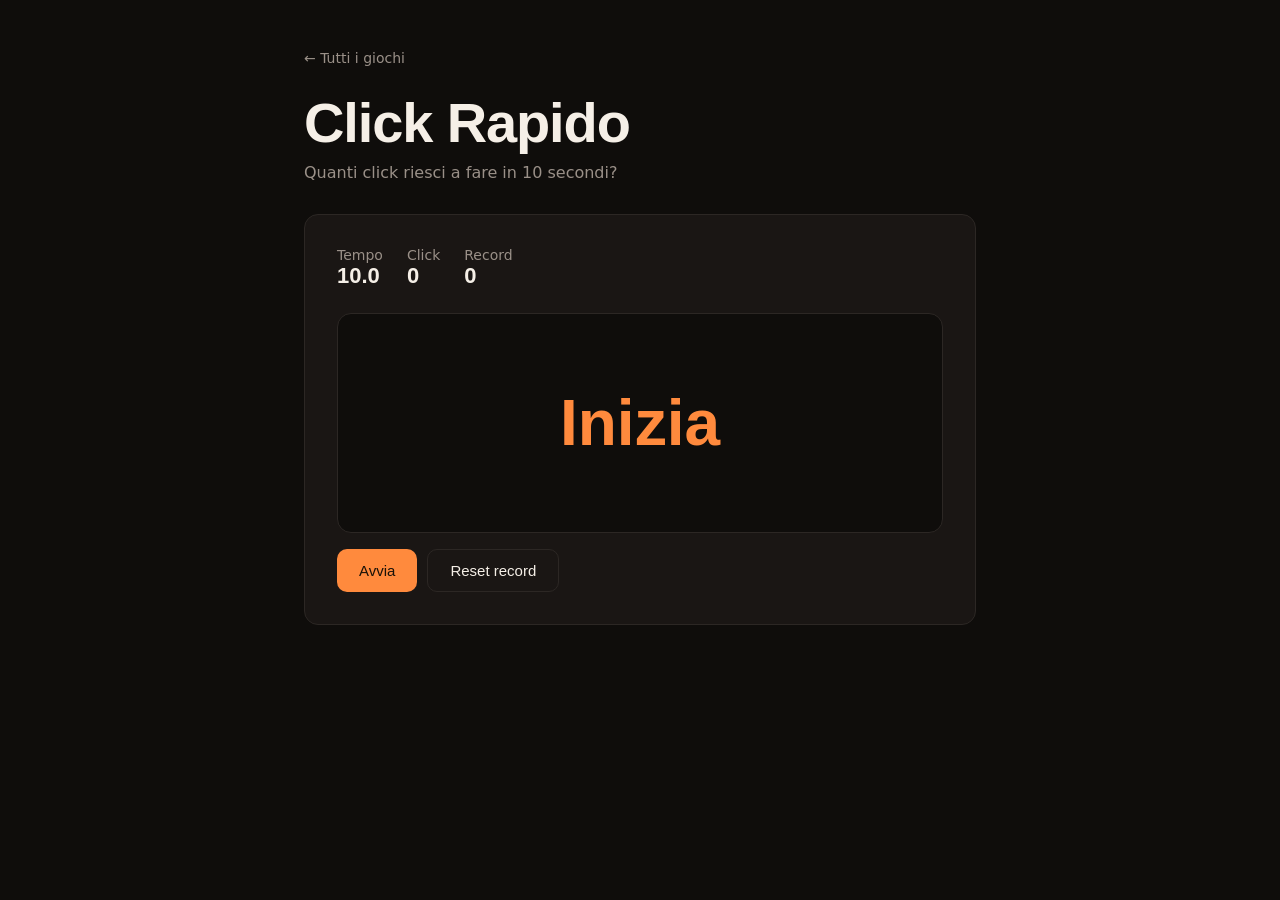
==== games/clicker.html @ 9653209f "feat: initial site with three mini games" ====
<!doctype html>
<html lang="it">
<head>
  <meta charset="utf-8" />
  <meta name="viewport" content="width=device-width, initial-scale=1" />
  <title>Click Rapido — Gheigheims Italia</title>
  <link href="https://api.fontshare.com/v2/css?f[]=satoshi@400,500,700&f[]=clash-display@500,600,700&display=swap" rel="stylesheet" />
  <link rel="stylesheet" href="/styles.css" />
</head>
<body>
  <div class="game">
    <a class="back" href="/">← Tutti i giochi</a>
    <h1>Click Rapido</h1>
    <p class="lede">Quanti click riesci a fare in 10 secondi?</p>

    <div class="panel">
      <div class="score">
        <div>Tempo <b id="time">10.0</b></div>
        <div>Click <b id="count">0</b></div>
        <div>Record <b id="best">0</b></div>
      </div>

      <div class="clicker-area" id="area">Inizia</div>

      <div class="btn-row">
        <button class="btn" id="start">Avvia</button>
        <button class="btn secondary" id="reset">Reset record</button>
      </div>

      <div id="result" class="result empty"></div>
    </div>
  </div>

  <script>
    const area = document.getElementById("area");
    const timeEl = document.getElementById("time");
    const countEl = document.getElementById("count");
    const bestEl = document.getElementById("best");
    const result = document.getElementById("result");
    const startBtn = document.getElementById("start");

    const DURATION_MS = 10000;
    const BEST_KEY = "clicker.best";

    let running = false;
    let count = 0;
    let endsAt = 0;
    let raf = 0;
    let best = parseInt(localStorage.getItem(BEST_KEY) || "0", 10);
    bestEl.textContent = best;

    function tick() {
      const remaining = Math.max(0, endsAt - performance.now());
      timeEl.textContent = (remaining / 1000).toFixed(1);
      if (remaining <= 0) {
        finish();
        return;
      }
      raf = requestAnimationFrame(tick);
    }

    function start() {
      if (running) return;
      running = true;
      count = 0;
      countEl.textContent = "0";
      area.textContent = "CLICCA";
      area.classList.remove("locked");
      result.textContent = "";
      result.classList.add("empty");
      endsAt = performance.now() + DURATION_MS;
      timeEl.textContent = (DURATION_MS / 1000).toFixed(1);
      raf = requestAnimationFrame(tick);
    }

    function finish() {
      running = false;
      cancelAnimationFrame(raf);
      timeEl.textContent = "0.0";
      area.textContent = "Tempo scaduto";
      area.classList.add("locked");

      let msg = `Hai fatto ${count} click in 10 secondi.`;
      if (count > best) {
        best = count;
        localStorage.setItem(BEST_KEY, String(best));
        bestEl.textContent = best;
        msg += " Nuovo record.";
      }
      result.textContent = msg;
      result.classList.remove("empty");
    }

    area.addEventListener("click", () => {
      if (!running) return;
      count++;
      countEl.textContent = count;
    });

    startBtn.addEventListener("click", start);

    document.getElementById("reset").addEventListener("click", () => {
      localStorage.removeItem(BEST_KEY);
      best = 0;
      bestEl.textContent = "0";
    });
  </script>
</body>
</html>
---- styles.css ----
:root {
  --bg: #0f0d0b;
  --surface: #1a1614;
  --surface-2: #242020;
  --text: #f5efe7;
  --muted: #9a9088;
  --accent: #ff8a3d;
  --accent-soft: #3a2316;
  --border: #2c2724;
  --radius: 14px;
}

* { box-sizing: border-box; }

html, body {
  margin: 0;
  padding: 0;
  background: var(--bg);
  color: var(--text);
  font-family: "Satoshi", system-ui, -apple-system, sans-serif;
  font-weight: 400;
  -webkit-font-smoothing: antialiased;
  min-height: 100vh;
}

a { color: inherit; text-decoration: none; }

.hero {
  padding: 96px 24px 48px;
  text-align: center;
  max-width: 920px;
  margin: 0 auto;
}

.title {
  font-family: "Clash Display", sans-serif;
  font-weight: 600;
  font-size: clamp(48px, 8vw, 96px);
  line-height: 1;
  margin: 0 0 16px;
  letter-spacing: -0.02em;
}

.subtitle {
  color: var(--muted);
  font-size: clamp(16px, 2vw, 20px);
  margin: 0;
}

.grid {
  display: grid;
  grid-template-columns: repeat(auto-fit, minmax(260px, 1fr));
  gap: 16px;
  padding: 24px;
  max-width: 1100px;
  margin: 0 auto;
}

.card {
  background: var(--surface);
  border: 1px solid var(--border);
  border-radius: var(--radius);
  padding: 28px 24px;
  display: block;
  transition: transform 0.18s ease, border-color 0.18s ease, background 0.18s ease;
  position: relative;
  overflow: hidden;
}

.card:hover {
  transform: translateY(-4px);
  border-color: var(--accent);
  background: var(--surface-2);
}

.card-tag {
  font-family: "Clash Display", sans-serif;
  font-weight: 500;
  font-size: 13px;
  color: var(--accent);
  letter-spacing: 0.08em;
}

.card h2 {
  font-family: "Clash Display", sans-serif;
  font-weight: 600;
  font-size: 24px;
  margin: 12px 0 8px;
  letter-spacing: -0.01em;
}

.card p {
  color: var(--muted);
  margin: 0;
  font-size: 15px;
}

.foot {
  text-align: center;
  color: var(--muted);
  font-size: 13px;
  padding: 48px 24px 32px;
}

/* Game pages */
.game {
  max-width: 720px;
  margin: 0 auto;
  padding: 48px 24px;
}

.back {
  color: var(--muted);
  font-size: 14px;
  display: inline-flex;
  align-items: center;
  gap: 6px;
  margin-bottom: 24px;
  transition: color 0.18s ease;
}

.back:hover { color: var(--accent); }

.game h1 {
  font-family: "Clash Display", sans-serif;
  font-weight: 600;
  font-size: clamp(36px, 6vw, 56px);
  margin: 0 0 8px;
  letter-spacing: -0.02em;
}

.game .lede {
  color: var(--muted);
  margin: 0 0 32px;
  font-size: 16px;
}

.panel {
  background: var(--surface);
  border: 1px solid var(--border);
  border-radius: var(--radius);
  padding: 32px;
}

.btn {
  font-family: "Satoshi", sans-serif;
  font-weight: 500;
  font-size: 15px;
  background: var(--accent);
  color: #1a1208;
  border: none;
  border-radius: 10px;
  padding: 12px 22px;
  cursor: pointer;
  transition: transform 0.08s ease, background 0.18s ease;
}

.btn:hover { background: #ffa05f; }
.btn:active { transform: scale(0.97); }

.btn.secondary {
  background: transparent;
  color: var(--text);
  border: 1px solid var(--border);
}

.btn.secondary:hover { border-color: var(--accent); color: var(--accent); }

.btn-row {
  display: flex;
  flex-wrap: wrap;
  gap: 10px;
  margin-top: 16px;
}

.input {
  font-family: "Satoshi", sans-serif;
  font-size: 16px;
  background: var(--bg);
  color: var(--text);
  border: 1px solid var(--border);
  border-radius: 10px;
  padding: 12px 14px;
  width: 140px;
  outline: none;
  transition: border-color 0.18s ease;
}

.input:focus { border-color: var(--accent); }

.score {
  display: flex;
  gap: 24px;
  margin-bottom: 24px;
  font-size: 14px;
  color: var(--muted);
}

.score b {
  color: var(--text);
  font-family: "Clash Display", sans-serif;
  font-weight: 600;
  font-size: 22px;
  display: block;
}

.choices {
  display: grid;
  grid-template-columns: repeat(3, 1fr);
  gap: 12px;
  margin: 24px 0;
}

.choice {
  background: var(--bg);
  border: 1px solid var(--border);
  color: var(--text);
  border-radius: var(--radius);
  padding: 28px 12px;
  font-size: 40px;
  cursor: pointer;
  transition: border-color 0.18s ease, transform 0.08s ease;
}

.choice:hover { border-color: var(--accent); }
.choice:active { transform: scale(0.97); }

.result {
  background: var(--accent-soft);
  border-left: 3px solid var(--accent);
  padding: 14px 18px;
  border-radius: 8px;
  margin-top: 18px;
  font-size: 15px;
  min-height: 22px;
}

.result.empty { display: none; }

.clicker-area {
  background: var(--bg);
  border: 1px solid var(--border);
  border-radius: var(--radius);
  height: 220px;
  display: grid;
  place-items: center;
  cursor: pointer;
  user-select: none;
  font-family: "Clash Display", sans-serif;
  font-size: 64px;
  font-weight: 600;
  color: var(--accent);
  transition: background 0.08s ease;
  margin: 16px 0;
}

.clicker-area:active { background: var(--surface-2); }
.clicker-area.locked { cursor: not-allowed; color: var(--muted); }

@media (max-width: 540px) {
  .hero { padding: 64px 20px 32px; }
  .panel { padding: 22px; }
  .choices { gap: 8px; }
  .choice { font-size: 32px; padding: 22px 8px; }
}
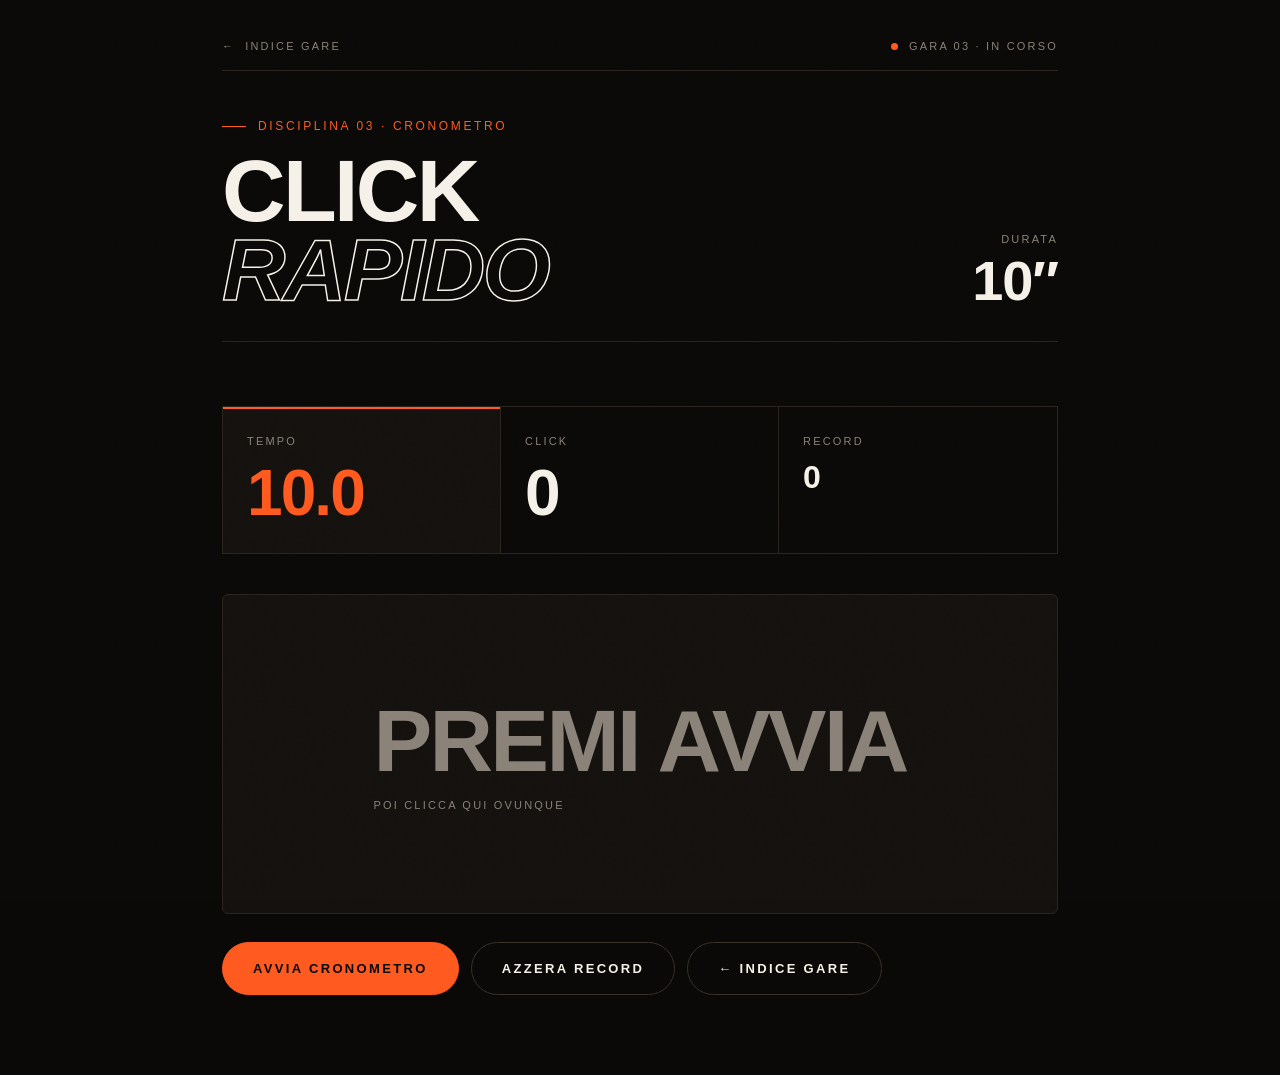
==== commit f6d88ff8: "feat: editorial brutalist redesign — campionato 2026 layout" ====
--- a/games/clicker.html
+++ b/games/clicker.html
@@ -3,31 +3,61 @@
 <head>
   <meta charset="utf-8" />
   <meta name="viewport" content="width=device-width, initial-scale=1" />
-  <title>Click Rapido — Gheigheims Italia</title>
+  <title>Gara 03 · Click Rapido — Gheigheims Italia</title>
+  <link rel="preconnect" href="https://api.fontshare.com" />
   <link href="https://api.fontshare.com/v2/css?f[]=satoshi@400,500,700&f[]=clash-display@500,600,700&display=swap" rel="stylesheet" />
   <link rel="stylesheet" href="/styles.css" />
+  <link rel="icon" href="data:image/svg+xml,%3Csvg xmlns='http://www.w3.org/2000/svg' viewBox='0 0 32 32'%3E%3Crect width='32' height='32' fill='%230a0908'/%3E%3Ccircle cx='16' cy='16' r='8' fill='%23ff5a1f'/%3E%3Ccircle cx='16' cy='16' r='3' fill='%230a0908'/%3E%3C/svg%3E" />
 </head>
 <body>
-  <div class="game">
-    <a class="back" href="/">← Tutti i giochi</a>
-    <h1>Click Rapido</h1>
-    <p class="lede">Quanti click riesci a fare in 10 secondi?</p>
+  <div class="game-page">
+    <div class="crumb reveal d1">
+      <a href="/"><span>←</span> Indice gare</a>
+      <span><span class="live-dot"></span>&nbsp;&nbsp;Gara 03 · in corso</span>
+    </div>
 
-    <div class="panel">
-      <div class="score">
-        <div>Tempo <b id="time">10.0</b></div>
-        <div>Click <b id="count">0</b></div>
-        <div>Record <b id="best">0</b></div>
+    <div class="game-header reveal d2">
+      <div>
+        <p class="game-eyebrow">Disciplina 03 · Cronometro</p>
+        <h1 class="game-h1">Click<br/><em>rapido</em></h1>
       </div>
+      <div class="game-side">
+        Durata
+        <b>10″</b>
+      </div>
+    </div>
 
-      <div class="clicker-area" id="area">Inizia</div>
+    <div class="scoreboard reveal d3">
+      <div class="score-cell highlight">
+        <div class="score-label">Tempo</div>
+        <div class="score-value accent" id="time">10.0</div>
+      </div>
+      <div class="score-cell">
+        <div class="score-label">Click</div>
+        <div class="score-value" id="count">0</div>
+      </div>
+      <div class="score-cell">
+        <div class="score-label">Record</div>
+        <div class="score-value small" id="best">0</div>
+      </div>
+    </div>
 
-      <div class="btn-row">
-        <button class="btn" id="start">Avvia</button>
-        <button class="btn secondary" id="reset">Reset record</button>
+    <div class="clicker-zone reveal d4" id="area">
+      <div>
+        <div class="clicker-state idle" id="state">Premi avvia</div>
+        <div class="clicker-sub" id="sub">Poi clicca qui ovunque</div>
       </div>
+    </div>
 
-      <div id="result" class="result empty"></div>
+    <div class="btn-row reveal d5">
+      <button class="btn" id="start">Avvia cronometro</button>
+      <button class="btn ghost" id="reset">Azzera record</button>
+      <a class="btn ghost" href="/">← Indice gare</a>
+    </div>
+
+    <div id="result" class="result empty">
+      <span class="result-mark"></span>
+      <span class="result-text" id="resultText"></span>
     </div>
   </div>
 
@@ -36,11 +66,14 @@
     const timeEl = document.getElementById("time");
     const countEl = document.getElementById("count");
     const bestEl = document.getElementById("best");
+    const stateEl = document.getElementById("state");
+    const subEl = document.getElementById("sub");
     const result = document.getElementById("result");
+    const resultText = document.getElementById("resultText");
     const startBtn = document.getElementById("start");
 
     const DURATION_MS = 10000;
-    const BEST_KEY = "clicker.best";
+    const BEST_KEY = "gheigheims.clicker.best";
 
     let running = false;
     let count = 0;
@@ -64,9 +97,11 @@
       running = true;
       count = 0;
       countEl.textContent = "0";
-      area.textContent = "CLICCA";
+      stateEl.textContent = "Clicca";
+      stateEl.className = "clicker-state";
+      subEl.textContent = "Vai vai vai";
       area.classList.remove("locked");
-      result.textContent = "";
+      area.classList.add("live");
       result.classList.add("empty");
       endsAt = performance.now() + DURATION_MS;
       timeEl.textContent = (DURATION_MS / 1000).toFixed(1);
@@ -77,24 +112,37 @@
       running = false;
       cancelAnimationFrame(raf);
       timeEl.textContent = "0.0";
-      area.textContent = "Tempo scaduto";
+      stateEl.textContent = "Tempo";
+      stateEl.className = "clicker-state over";
+      subEl.textContent = `${count} click totali`;
       area.classList.add("locked");
+      area.classList.remove("live");
 
-      let msg = `Hai fatto ${count} click in 10 secondi.`;
+      const cps = (count / (DURATION_MS / 1000)).toFixed(1);
+      let msg = `<b>${count}</b> click in 10 secondi · <span class="pale">${cps} click/sec</span>.`;
       if (count > best) {
         best = count;
         localStorage.setItem(BEST_KEY, String(best));
         bestEl.textContent = best;
-        msg += " Nuovo record.";
+        msg += ` <b>Nuovo record personale.</b>`;
       }
-      result.textContent = msg;
+      resultText.innerHTML = msg;
       result.classList.remove("empty");
     }
 
-    area.addEventListener("click", () => {
+    area.addEventListener("click", (e) => {
       if (!running) return;
       count++;
       countEl.textContent = count;
+
+      const rect = area.getBoundingClientRect();
+      const fx = document.createElement("span");
+      fx.className = "fx";
+      fx.textContent = "+1";
+      fx.style.left = (e.clientX - rect.left) + "px";
+      fx.style.top = (e.clientY - rect.top - 10) + "px";
+      area.appendChild(fx);
+      setTimeout(() => fx.remove(), 800);
     });
 
     startBtn.addEventListener("click", start);
--- a/styles.css
+++ b/styles.css
@@ -1,16 +1,21 @@
 :root {
-  --bg: #0f0d0b;
-  --surface: #1a1614;
-  --surface-2: #242020;
-  --text: #f5efe7;
-  --muted: #9a9088;
-  --accent: #ff8a3d;
-  --accent-soft: #3a2316;
-  --border: #2c2724;
-  --radius: 14px;
-}
-
-* { box-sizing: border-box; }
+  --bg: #0a0908;
+  --surface: #14110e;
+  --surface-2: #1c1814;
+  --line: #2a241e;
+  --line-2: #3a3128;
+  --text: #f5f1e8;
+  --muted: #8a8278;
+  --accent: #ff5a1f;
+  --accent-deep: #b53d10;
+  --pale: #f5d76e;
+  --radius: 6px;
+  --maxw: 1280px;
+}
+
+*, *::before, *::after { box-sizing: border-box; }
+
+html { scroll-behavior: smooth; }
 
 html, body {
   margin: 0;
@@ -19,247 +24,876 @@
   color: var(--text);
   font-family: "Satoshi", system-ui, -apple-system, sans-serif;
   font-weight: 400;
+  font-size: 16px;
   -webkit-font-smoothing: antialiased;
+  text-rendering: optimizeLegibility;
   min-height: 100vh;
+  overflow-x: hidden;
+}
+
+/* Subtle film grain overlay */
+body::before {
+  content: "";
+  position: fixed;
+  inset: 0;
+  pointer-events: none;
+  z-index: 100;
+  opacity: 0.05;
+  mix-blend-mode: overlay;
+  background-image: url("data:image/svg+xml;utf8,<svg xmlns='http://www.w3.org/2000/svg' width='200' height='200'><filter id='n'><feTurbulence type='fractalNoise' baseFrequency='0.9' numOctaves='2' stitchTiles='stitch'/></filter><rect width='100%' height='100%' filter='url(%23n)' opacity='0.6'/></svg>");
 }
 
 a { color: inherit; text-decoration: none; }
+button { font: inherit; }
+
+/* ========== TICKER ========== */
+
+.ticker {
+  border-bottom: 1px solid var(--line);
+  background: var(--bg);
+  overflow: hidden;
+  font-family: "Clash Display", sans-serif;
+  font-weight: 500;
+  font-size: 12px;
+  letter-spacing: 0.18em;
+  text-transform: uppercase;
+  height: 36px;
+  display: flex;
+  align-items: center;
+}
+
+.ticker-track {
+  display: flex;
+  white-space: nowrap;
+  animation: tickerScroll 38s linear infinite;
+  gap: 56px;
+  padding-left: 56px;
+}
+
+.ticker-track span {
+  display: inline-flex;
+  align-items: center;
+  gap: 56px;
+  color: var(--muted);
+}
+
+.ticker-track .dot {
+  width: 6px;
+  height: 6px;
+  background: var(--accent);
+  display: inline-block;
+  border-radius: 50%;
+}
+
+.ticker-track .live {
+  color: var(--accent);
+  font-weight: 600;
+}
+
+@keyframes tickerScroll {
+  from { transform: translateX(0); }
+  to { transform: translateX(-50%); }
+}
+
+/* ========== NAV ========== */
+
+.nav {
+  max-width: var(--maxw);
+  margin: 0 auto;
+  padding: 22px 32px;
+  display: flex;
+  align-items: center;
+  justify-content: space-between;
+  border-bottom: 1px solid var(--line);
+}
+
+.brand {
+  font-family: "Clash Display", sans-serif;
+  font-weight: 700;
+  font-size: 17px;
+  letter-spacing: -0.01em;
+  display: flex;
+  align-items: center;
+  gap: 10px;
+}
+
+.brand-mark {
+  width: 22px;
+  height: 22px;
+  background: var(--accent);
+  display: inline-block;
+  border-radius: 50%;
+  position: relative;
+}
+.brand-mark::after {
+  content: "";
+  position: absolute;
+  inset: 5px;
+  background: var(--bg);
+  border-radius: 50%;
+}
+
+.nav-meta {
+  display: flex;
+  gap: 28px;
+  font-size: 12px;
+  letter-spacing: 0.16em;
+  text-transform: uppercase;
+  color: var(--muted);
+  font-family: "Clash Display", sans-serif;
+  font-weight: 500;
+}
+
+.nav-meta b { color: var(--text); font-weight: 600; }
+
+/* ========== HERO ========== */
 
 .hero {
-  padding: 96px 24px 48px;
-  text-align: center;
-  max-width: 920px;
+  max-width: var(--maxw);
   margin: 0 auto;
-}
-
-.title {
-  font-family: "Clash Display", sans-serif;
-  font-weight: 600;
-  font-size: clamp(48px, 8vw, 96px);
-  line-height: 1;
-  margin: 0 0 16px;
-  letter-spacing: -0.02em;
-}
-
-.subtitle {
-  color: var(--muted);
-  font-size: clamp(16px, 2vw, 20px);
+  padding: 80px 32px 60px;
+  position: relative;
+}
+
+.hero-eyebrow {
+  font-family: "Clash Display", sans-serif;
+  font-weight: 500;
+  font-size: 13px;
+  letter-spacing: 0.22em;
+  text-transform: uppercase;
+  color: var(--accent);
+  margin: 0 0 24px;
+  display: flex;
+  align-items: center;
+  gap: 12px;
+}
+
+.hero-eyebrow::before {
+  content: "";
+  width: 36px;
+  height: 1px;
+  background: var(--accent);
+}
+
+.hero-title {
+  font-family: "Clash Display", sans-serif;
+  font-weight: 700;
+  font-size: clamp(72px, 13vw, 200px);
+  line-height: 0.86;
+  letter-spacing: -0.04em;
   margin: 0;
-}
-
-.grid {
+  text-transform: uppercase;
+}
+
+.hero-title .stroke {
+  -webkit-text-stroke: 1.5px var(--text);
+  color: transparent;
+  font-style: italic;
+}
+
+.hero-title .accent { color: var(--accent); }
+
+.hero-meta {
   display: grid;
-  grid-template-columns: repeat(auto-fit, minmax(260px, 1fr));
-  gap: 16px;
-  padding: 24px;
-  max-width: 1100px;
-  margin: 0 auto;
-}
-
-.card {
-  background: var(--surface);
-  border: 1px solid var(--border);
-  border-radius: var(--radius);
-  padding: 28px 24px;
-  display: block;
-  transition: transform 0.18s ease, border-color 0.18s ease, background 0.18s ease;
-  position: relative;
-  overflow: hidden;
-}
-
-.card:hover {
-  transform: translateY(-4px);
-  border-color: var(--accent);
-  background: var(--surface-2);
-}
-
-.card-tag {
-  font-family: "Clash Display", sans-serif;
-  font-weight: 500;
-  font-size: 13px;
-  color: var(--accent);
-  letter-spacing: 0.08em;
-}
-
-.card h2 {
-  font-family: "Clash Display", sans-serif;
-  font-weight: 600;
-  font-size: 24px;
-  margin: 12px 0 8px;
-  letter-spacing: -0.01em;
-}
-
-.card p {
-  color: var(--muted);
-  margin: 0;
-  font-size: 15px;
-}
-
-.foot {
-  text-align: center;
-  color: var(--muted);
-  font-size: 13px;
-  padding: 48px 24px 32px;
-}
-
-/* Game pages */
-.game {
-  max-width: 720px;
-  margin: 0 auto;
-  padding: 48px 24px;
-}
-
-.back {
-  color: var(--muted);
-  font-size: 14px;
-  display: inline-flex;
-  align-items: center;
+  grid-template-columns: 1fr 1fr 1fr;
+  gap: 40px;
+  margin-top: 56px;
+  padding-top: 24px;
+  border-top: 1px solid var(--line);
+}
+
+.hero-meta-item {
+  display: flex;
+  flex-direction: column;
   gap: 6px;
-  margin-bottom: 24px;
-  transition: color 0.18s ease;
-}
-
-.back:hover { color: var(--accent); }
-
-.game h1 {
-  font-family: "Clash Display", sans-serif;
-  font-weight: 600;
-  font-size: clamp(36px, 6vw, 56px);
-  margin: 0 0 8px;
-  letter-spacing: -0.02em;
-}
-
-.game .lede {
-  color: var(--muted);
-  margin: 0 0 32px;
-  font-size: 16px;
-}
-
-.panel {
-  background: var(--surface);
-  border: 1px solid var(--border);
-  border-radius: var(--radius);
-  padding: 32px;
-}
-
-.btn {
-  font-family: "Satoshi", sans-serif;
-  font-weight: 500;
-  font-size: 15px;
-  background: var(--accent);
-  color: #1a1208;
-  border: none;
-  border-radius: 10px;
-  padding: 12px 22px;
-  cursor: pointer;
-  transition: transform 0.08s ease, background 0.18s ease;
-}
-
-.btn:hover { background: #ffa05f; }
-.btn:active { transform: scale(0.97); }
-
-.btn.secondary {
-  background: transparent;
-  color: var(--text);
-  border: 1px solid var(--border);
-}
-
-.btn.secondary:hover { border-color: var(--accent); color: var(--accent); }
-
-.btn-row {
-  display: flex;
-  flex-wrap: wrap;
-  gap: 10px;
-  margin-top: 16px;
-}
-
-.input {
-  font-family: "Satoshi", sans-serif;
-  font-size: 16px;
-  background: var(--bg);
-  color: var(--text);
-  border: 1px solid var(--border);
-  border-radius: 10px;
-  padding: 12px 14px;
-  width: 140px;
-  outline: none;
-  transition: border-color 0.18s ease;
-}
-
-.input:focus { border-color: var(--accent); }
-
-.score {
-  display: flex;
-  gap: 24px;
-  margin-bottom: 24px;
-  font-size: 14px;
-  color: var(--muted);
-}
-
-.score b {
-  color: var(--text);
+}
+
+.hero-meta-label {
+  font-family: "Clash Display", sans-serif;
+  font-weight: 500;
+  font-size: 11px;
+  letter-spacing: 0.2em;
+  text-transform: uppercase;
+  color: var(--muted);
+}
+
+.hero-meta-value {
   font-family: "Clash Display", sans-serif;
   font-weight: 600;
   font-size: 22px;
+  letter-spacing: -0.01em;
+  color: var(--text);
+}
+
+.hero-meta-value .pale { color: var(--pale); }
+
+/* ========== GAMES TABLE ========== */
+
+.section-head {
+  max-width: var(--maxw);
+  margin: 80px auto 28px;
+  padding: 0 32px;
+  display: flex;
+  justify-content: space-between;
+  align-items: baseline;
+  border-bottom: 1px solid var(--line);
+  padding-bottom: 16px;
+}
+
+.section-title {
+  font-family: "Clash Display", sans-serif;
+  font-weight: 600;
+  font-size: 14px;
+  letter-spacing: 0.2em;
+  text-transform: uppercase;
+  margin: 0;
+}
+
+.section-title .count {
+  color: var(--accent);
+  margin-left: 8px;
+}
+
+.section-aside {
+  font-family: "Clash Display", sans-serif;
+  font-weight: 500;
+  font-size: 11px;
+  letter-spacing: 0.2em;
+  text-transform: uppercase;
+  color: var(--muted);
+}
+
+.games {
+  max-width: var(--maxw);
+  margin: 0 auto;
+  padding: 0 32px;
+}
+
+.game-row {
+  display: grid;
+  grid-template-columns: 90px 1fr 200px 180px 64px;
+  gap: 32px;
+  align-items: center;
+  padding: 36px 0;
+  border-bottom: 1px solid var(--line);
+  position: relative;
+  transition: padding-left 0.28s cubic-bezier(0.2, 0.7, 0.2, 1);
+  cursor: pointer;
+}
+
+.game-row::before {
+  content: "";
+  position: absolute;
+  left: -32px;
+  top: 0;
+  bottom: 0;
+  width: 0;
+  background: var(--accent);
+  transition: width 0.28s cubic-bezier(0.2, 0.7, 0.2, 1);
+}
+
+.game-row:hover { padding-left: 20px; }
+.game-row:hover::before { width: 8px; }
+.game-row:hover .game-num { color: var(--accent); }
+.game-row:hover .game-name { transform: translateX(-4px); }
+.game-row:hover .game-arrow { transform: translateX(8px); color: var(--accent); }
+
+.game-num {
+  font-family: "Clash Display", sans-serif;
+  font-weight: 700;
+  font-size: 64px;
+  line-height: 1;
+  letter-spacing: -0.03em;
+  color: var(--text);
+  transition: color 0.28s ease;
+}
+
+.game-info { min-width: 0; }
+
+.game-name {
+  font-family: "Clash Display", sans-serif;
+  font-weight: 600;
+  font-size: 32px;
+  line-height: 1;
+  letter-spacing: -0.02em;
+  margin: 0 0 6px;
+  transition: transform 0.28s cubic-bezier(0.2, 0.7, 0.2, 1);
+}
+
+.game-desc {
+  font-size: 14px;
+  color: var(--muted);
+  margin: 0;
+  max-width: 420px;
+}
+
+.game-tags {
+  display: flex;
+  gap: 6px;
+  flex-wrap: wrap;
+}
+
+.tag {
+  font-family: "Clash Display", sans-serif;
+  font-weight: 500;
+  font-size: 10px;
+  letter-spacing: 0.16em;
+  text-transform: uppercase;
+  color: var(--muted);
+  border: 1px solid var(--line-2);
+  padding: 5px 9px;
+  border-radius: 100px;
+}
+
+.tag.hot { color: var(--accent); border-color: var(--accent-deep); }
+.tag.new { color: var(--pale); border-color: var(--pale); }
+
+.game-stat {
+  font-family: "Clash Display", sans-serif;
+  font-weight: 500;
+  font-size: 12px;
+  letter-spacing: 0.14em;
+  text-transform: uppercase;
+  color: var(--muted);
+}
+
+.game-stat b {
   display: block;
-}
-
+  font-weight: 600;
+  font-size: 22px;
+  color: var(--text);
+  letter-spacing: -0.01em;
+  text-transform: none;
+  margin-bottom: 2px;
+}
+
+.game-arrow {
+  font-family: "Clash Display", sans-serif;
+  font-size: 28px;
+  color: var(--muted);
+  transition: transform 0.28s cubic-bezier(0.2, 0.7, 0.2, 1), color 0.28s ease;
+  text-align: right;
+}
+
+/* ========== FOOTER STRIP ========== */
+
+.strip {
+  max-width: var(--maxw);
+  margin: 100px auto 0;
+  padding: 0 32px;
+}
+
+.strip-inner {
+  border-top: 1px solid var(--line);
+  border-bottom: 1px solid var(--line);
+  padding: 48px 0;
+  display: flex;
+  justify-content: space-between;
+  align-items: center;
+  gap: 32px;
+  flex-wrap: wrap;
+}
+
+.strip-title {
+  font-family: "Clash Display", sans-serif;
+  font-weight: 700;
+  font-size: clamp(36px, 5vw, 72px);
+  line-height: 1;
+  letter-spacing: -0.03em;
+  text-transform: uppercase;
+  margin: 0;
+  max-width: 720px;
+}
+
+.strip-title em {
+  font-style: italic;
+  color: var(--accent);
+}
+
+.strip-cta {
+  font-family: "Clash Display", sans-serif;
+  font-weight: 600;
+  font-size: 13px;
+  letter-spacing: 0.2em;
+  text-transform: uppercase;
+  border: 1px solid var(--line-2);
+  padding: 18px 28px;
+  border-radius: 100px;
+  transition: background 0.18s ease, color 0.18s ease, border-color 0.18s ease;
+  display: inline-flex;
+  align-items: center;
+  gap: 12px;
+  cursor: pointer;
+  background: transparent;
+  color: var(--text);
+}
+
+.strip-cta:hover {
+  background: var(--accent);
+  color: var(--bg);
+  border-color: var(--accent);
+}
+
+.strip-cta::after {
+  content: "→";
+  font-size: 16px;
+  transition: transform 0.18s ease;
+}
+.strip-cta:hover::after { transform: translateX(4px); }
+
+.foot {
+  max-width: var(--maxw);
+  margin: 0 auto;
+  padding: 40px 32px 60px;
+  display: flex;
+  justify-content: space-between;
+  align-items: center;
+  flex-wrap: wrap;
+  gap: 16px;
+  font-family: "Clash Display", sans-serif;
+  font-weight: 500;
+  font-size: 11px;
+  letter-spacing: 0.2em;
+  text-transform: uppercase;
+  color: var(--muted);
+}
+
+/* ========== GAME PAGES ========== */
+
+.game-page {
+  max-width: 900px;
+  margin: 0 auto;
+  padding: 40px 32px 80px;
+}
+
+.crumb {
+  display: flex;
+  justify-content: space-between;
+  align-items: center;
+  font-family: "Clash Display", sans-serif;
+  font-weight: 500;
+  font-size: 11px;
+  letter-spacing: 0.2em;
+  text-transform: uppercase;
+  color: var(--muted);
+  padding-bottom: 18px;
+  border-bottom: 1px solid var(--line);
+  margin-bottom: 48px;
+}
+
+.crumb a {
+  display: inline-flex;
+  align-items: center;
+  gap: 10px;
+  transition: color 0.18s ease;
+}
+
+.crumb a:hover { color: var(--accent); }
+
+.crumb .live-dot {
+  width: 7px;
+  height: 7px;
+  background: var(--accent);
+  display: inline-block;
+  border-radius: 50%;
+  animation: pulse 1.6s ease-in-out infinite;
+}
+
+@keyframes pulse {
+  0%, 100% { opacity: 1; transform: scale(1); }
+  50% { opacity: 0.4; transform: scale(0.8); }
+}
+
+.game-header {
+  display: grid;
+  grid-template-columns: 1fr auto;
+  align-items: end;
+  gap: 32px;
+  margin-bottom: 64px;
+  padding-bottom: 32px;
+  border-bottom: 1px solid var(--line);
+}
+
+.game-eyebrow {
+  font-family: "Clash Display", sans-serif;
+  font-weight: 500;
+  font-size: 12px;
+  letter-spacing: 0.22em;
+  text-transform: uppercase;
+  color: var(--accent);
+  margin: 0 0 18px;
+  display: flex;
+  align-items: center;
+  gap: 12px;
+}
+.game-eyebrow::before {
+  content: "";
+  width: 24px;
+  height: 1px;
+  background: var(--accent);
+}
+
+.game-h1 {
+  font-family: "Clash Display", sans-serif;
+  font-weight: 700;
+  font-size: clamp(48px, 8vw, 88px);
+  line-height: 0.9;
+  letter-spacing: -0.03em;
+  text-transform: uppercase;
+  margin: 0;
+}
+
+.game-h1 em {
+  font-style: italic;
+  -webkit-text-stroke: 1.5px var(--text);
+  color: transparent;
+}
+
+.game-side {
+  font-family: "Clash Display", sans-serif;
+  font-weight: 500;
+  font-size: 11px;
+  letter-spacing: 0.2em;
+  text-transform: uppercase;
+  text-align: right;
+  color: var(--muted);
+}
+
+.game-side b {
+  display: block;
+  font-weight: 700;
+  font-size: 56px;
+  color: var(--text);
+  letter-spacing: -0.02em;
+  line-height: 1;
+  margin-top: 8px;
+  text-transform: none;
+}
+
+/* Scoreboard */
+.scoreboard {
+  display: grid;
+  grid-template-columns: 1fr 1fr 1fr;
+  border: 1px solid var(--line);
+  margin-bottom: 40px;
+}
+
+.scoreboard.two { grid-template-columns: 1fr 1fr; }
+
+.score-cell {
+  padding: 28px 24px;
+  border-right: 1px solid var(--line);
+  position: relative;
+}
+.score-cell:last-child { border-right: none; }
+
+.score-cell.highlight { background: var(--surface); }
+.score-cell.highlight::after {
+  content: "";
+  position: absolute;
+  top: 0;
+  left: 0;
+  right: 0;
+  height: 2px;
+  background: var(--accent);
+}
+
+.score-label {
+  font-family: "Clash Display", sans-serif;
+  font-weight: 500;
+  font-size: 11px;
+  letter-spacing: 0.2em;
+  text-transform: uppercase;
+  color: var(--muted);
+  margin-bottom: 14px;
+}
+
+.score-value {
+  font-family: "Clash Display", sans-serif;
+  font-weight: 700;
+  font-size: 64px;
+  line-height: 1;
+  letter-spacing: -0.03em;
+  color: var(--text);
+  font-variant-numeric: tabular-nums;
+}
+
+.score-value.accent { color: var(--accent); }
+.score-value.small { font-size: 32px; }
+
+/* RPS choices */
 .choices {
   display: grid;
   grid-template-columns: repeat(3, 1fr);
+  gap: 14px;
+  margin: 0 0 32px;
+}
+
+.choice {
+  background: var(--surface);
+  border: 1px solid var(--line);
+  color: var(--text);
+  border-radius: var(--radius);
+  padding: 36px 18px 28px;
+  cursor: pointer;
+  transition: border-color 0.2s ease, transform 0.12s ease, background 0.2s ease;
+  text-align: left;
+  position: relative;
+  overflow: hidden;
+}
+
+.choice-emoji {
+  font-size: 48px;
+  display: block;
+  margin-bottom: 14px;
+  line-height: 1;
+}
+
+.choice-label {
+  font-family: "Clash Display", sans-serif;
+  font-weight: 600;
+  font-size: 14px;
+  letter-spacing: 0.16em;
+  text-transform: uppercase;
+}
+
+.choice-num {
+  position: absolute;
+  top: 14px;
+  right: 16px;
+  font-family: "Clash Display", sans-serif;
+  font-weight: 500;
+  font-size: 11px;
+  letter-spacing: 0.16em;
+  color: var(--muted);
+}
+
+.choice:hover {
+  border-color: var(--accent);
+  background: var(--surface-2);
+}
+.choice:hover .choice-num { color: var(--accent); }
+.choice:active { transform: scale(0.98); }
+
+/* Inputs / buttons */
+.input {
+  font-family: "Clash Display", sans-serif;
+  font-weight: 600;
+  font-size: 32px;
+  background: var(--surface);
+  color: var(--text);
+  border: 1px solid var(--line);
+  border-radius: var(--radius);
+  padding: 22px 24px;
+  width: 200px;
+  outline: none;
+  letter-spacing: -0.01em;
+  transition: border-color 0.18s ease;
+  font-variant-numeric: tabular-nums;
+}
+
+.input:focus { border-color: var(--accent); }
+
+.btn {
+  font-family: "Clash Display", sans-serif;
+  font-weight: 600;
+  font-size: 13px;
+  letter-spacing: 0.18em;
+  text-transform: uppercase;
+  background: var(--accent);
+  color: var(--bg);
+  border: 1px solid var(--accent);
+  border-radius: 100px;
+  padding: 18px 30px;
+  cursor: pointer;
+  transition: background 0.18s ease, transform 0.08s ease, color 0.18s ease;
+  display: inline-flex;
+  align-items: center;
+  gap: 10px;
+}
+
+.btn:hover { background: var(--pale); border-color: var(--pale); color: var(--bg); }
+.btn:active { transform: scale(0.97); }
+.btn:disabled { opacity: 0.4; cursor: not-allowed; }
+
+.btn.ghost {
+  background: transparent;
+  color: var(--text);
+  border-color: var(--line-2);
+}
+
+.btn.ghost:hover {
+  border-color: var(--accent);
+  color: var(--accent);
+  background: transparent;
+}
+
+.btn-row {
+  display: flex;
+  flex-wrap: wrap;
   gap: 12px;
-  margin: 24px 0;
-}
-
-.choice {
-  background: var(--bg);
-  border: 1px solid var(--border);
-  color: var(--text);
+  align-items: center;
+  margin-top: 8px;
+}
+
+.guess-row {
+  display: flex;
+  gap: 14px;
+  align-items: stretch;
+  flex-wrap: wrap;
+  margin-bottom: 28px;
+}
+
+.guess-row .btn { padding: 0 32px; height: auto; }
+
+/* Result strip */
+.result {
+  border-top: 1px solid var(--line);
+  border-bottom: 1px solid var(--line);
+  padding: 22px 0;
+  margin-top: 36px;
+  display: grid;
+  grid-template-columns: 24px 1fr;
+  gap: 18px;
+  align-items: center;
+}
+
+.result.empty { display: none; }
+
+.result-mark {
+  width: 10px;
+  height: 10px;
+  background: var(--accent);
+  border-radius: 50%;
+  margin-left: 6px;
+}
+
+.result-text {
+  font-family: "Clash Display", sans-serif;
+  font-weight: 500;
+  font-size: 17px;
+  letter-spacing: -0.01em;
+  color: var(--text);
+}
+
+.result-text b { color: var(--accent); font-weight: 700; }
+.result-text .pale { color: var(--pale); }
+
+/* Clicker zone */
+.clicker-zone {
+  background: var(--surface);
+  border: 1px solid var(--line);
   border-radius: var(--radius);
-  padding: 28px 12px;
-  font-size: 40px;
-  cursor: pointer;
-  transition: border-color 0.18s ease, transform 0.08s ease;
-}
-
-.choice:hover { border-color: var(--accent); }
-.choice:active { transform: scale(0.97); }
-
-.result {
-  background: var(--accent-soft);
-  border-left: 3px solid var(--accent);
-  padding: 14px 18px;
-  border-radius: 8px;
-  margin-top: 18px;
-  font-size: 15px;
-  min-height: 22px;
-}
-
-.result.empty { display: none; }
-
-.clicker-area {
-  background: var(--bg);
-  border: 1px solid var(--border);
-  border-radius: var(--radius);
-  height: 220px;
+  height: 320px;
   display: grid;
   place-items: center;
   cursor: pointer;
   user-select: none;
-  font-family: "Clash Display", sans-serif;
-  font-size: 64px;
-  font-weight: 600;
+  position: relative;
+  overflow: hidden;
+  margin-bottom: 28px;
+  transition: background 0.06s ease, border-color 0.2s ease;
+}
+
+.clicker-zone:hover { border-color: var(--line-2); }
+.clicker-zone.live {
+  border-color: var(--accent);
+  background: var(--surface-2);
+}
+.clicker-zone.live:active { background: var(--surface); }
+.clicker-zone.locked { cursor: not-allowed; }
+
+.clicker-state {
+  font-family: "Clash Display", sans-serif;
+  font-weight: 700;
+  font-size: clamp(48px, 9vw, 88px);
+  letter-spacing: -0.03em;
+  text-transform: uppercase;
   color: var(--accent);
-  transition: background 0.08s ease;
-  margin: 16px 0;
-}
-
-.clicker-area:active { background: var(--surface-2); }
-.clicker-area.locked { cursor: not-allowed; color: var(--muted); }
+  text-align: center;
+  line-height: 1;
+}
+
+.clicker-state.idle { color: var(--muted); }
+.clicker-state.over { color: var(--text); -webkit-text-stroke: 1.5px var(--text); color: transparent; font-style: italic; }
+
+.clicker-sub {
+  font-family: "Clash Display", sans-serif;
+  font-weight: 500;
+  font-size: 11px;
+  letter-spacing: 0.2em;
+  text-transform: uppercase;
+  color: var(--muted);
+  margin-top: 14px;
+}
+
+/* Floating click points */
+.fx {
+  position: absolute;
+  pointer-events: none;
+  font-family: "Clash Display", sans-serif;
+  font-weight: 700;
+  font-size: 24px;
+  color: var(--accent);
+  animation: fxRise 0.8s ease-out forwards;
+}
+
+@keyframes fxRise {
+  0% { transform: translate(-50%, 0); opacity: 1; }
+  100% { transform: translate(-50%, -60px); opacity: 0; }
+}
+
+/* ========== ANIMATIONS ========== */
+
+.reveal {
+  opacity: 0;
+  transform: translateY(28px);
+  animation: revealUp 0.9s cubic-bezier(0.2, 0.7, 0.2, 1) forwards;
+}
+
+.reveal.d1 { animation-delay: 0.08s; }
+.reveal.d2 { animation-delay: 0.16s; }
+.reveal.d3 { animation-delay: 0.24s; }
+.reveal.d4 { animation-delay: 0.32s; }
+.reveal.d5 { animation-delay: 0.40s; }
+.reveal.d6 { animation-delay: 0.48s; }
+.reveal.d7 { animation-delay: 0.56s; }
+
+@keyframes revealUp {
+  to { opacity: 1; transform: translateY(0); }
+}
+
+/* ========== RESPONSIVE ========== */
+
+@media (max-width: 900px) {
+  .game-row {
+    grid-template-columns: 70px 1fr 60px;
+    gap: 18px;
+    padding: 26px 0;
+  }
+  .game-row .game-tags,
+  .game-row .game-stat { display: none; }
+  .game-num { font-size: 44px; }
+  .game-name { font-size: 22px; }
+  .game-desc { font-size: 13px; }
+  .hero-meta { grid-template-columns: 1fr; gap: 22px; }
+  .nav { padding: 18px 22px; }
+  .nav-meta { display: none; }
+  .hero { padding: 56px 22px 40px; }
+  .section-head, .games, .strip, .foot { padding-left: 22px; padding-right: 22px; }
+  .game-header { grid-template-columns: 1fr; }
+  .game-side { text-align: left; }
+  .scoreboard { grid-template-columns: 1fr 1fr; }
+  .scoreboard.two { grid-template-columns: 1fr 1fr; }
+  .score-cell:nth-child(3) { grid-column: 1 / -1; border-top: 1px solid var(--line); border-right: none; }
+  .score-value { font-size: 44px; }
+  .game-page { padding: 28px 22px 60px; }
+}
 
 @media (max-width: 540px) {
-  .hero { padding: 64px 20px 32px; }
-  .panel { padding: 22px; }
-  .choices { gap: 8px; }
-  .choice { font-size: 32px; padding: 22px 8px; }
-}
+  .choice { padding: 24px 14px 18px; }
+  .choice-emoji { font-size: 36px; }
+  .strip-inner { flex-direction: column; align-items: flex-start; }
+  .input { width: 100%; font-size: 24px; padding: 18px 20px; }
+  .guess-row .btn { width: 100%; justify-content: center; }
+}
